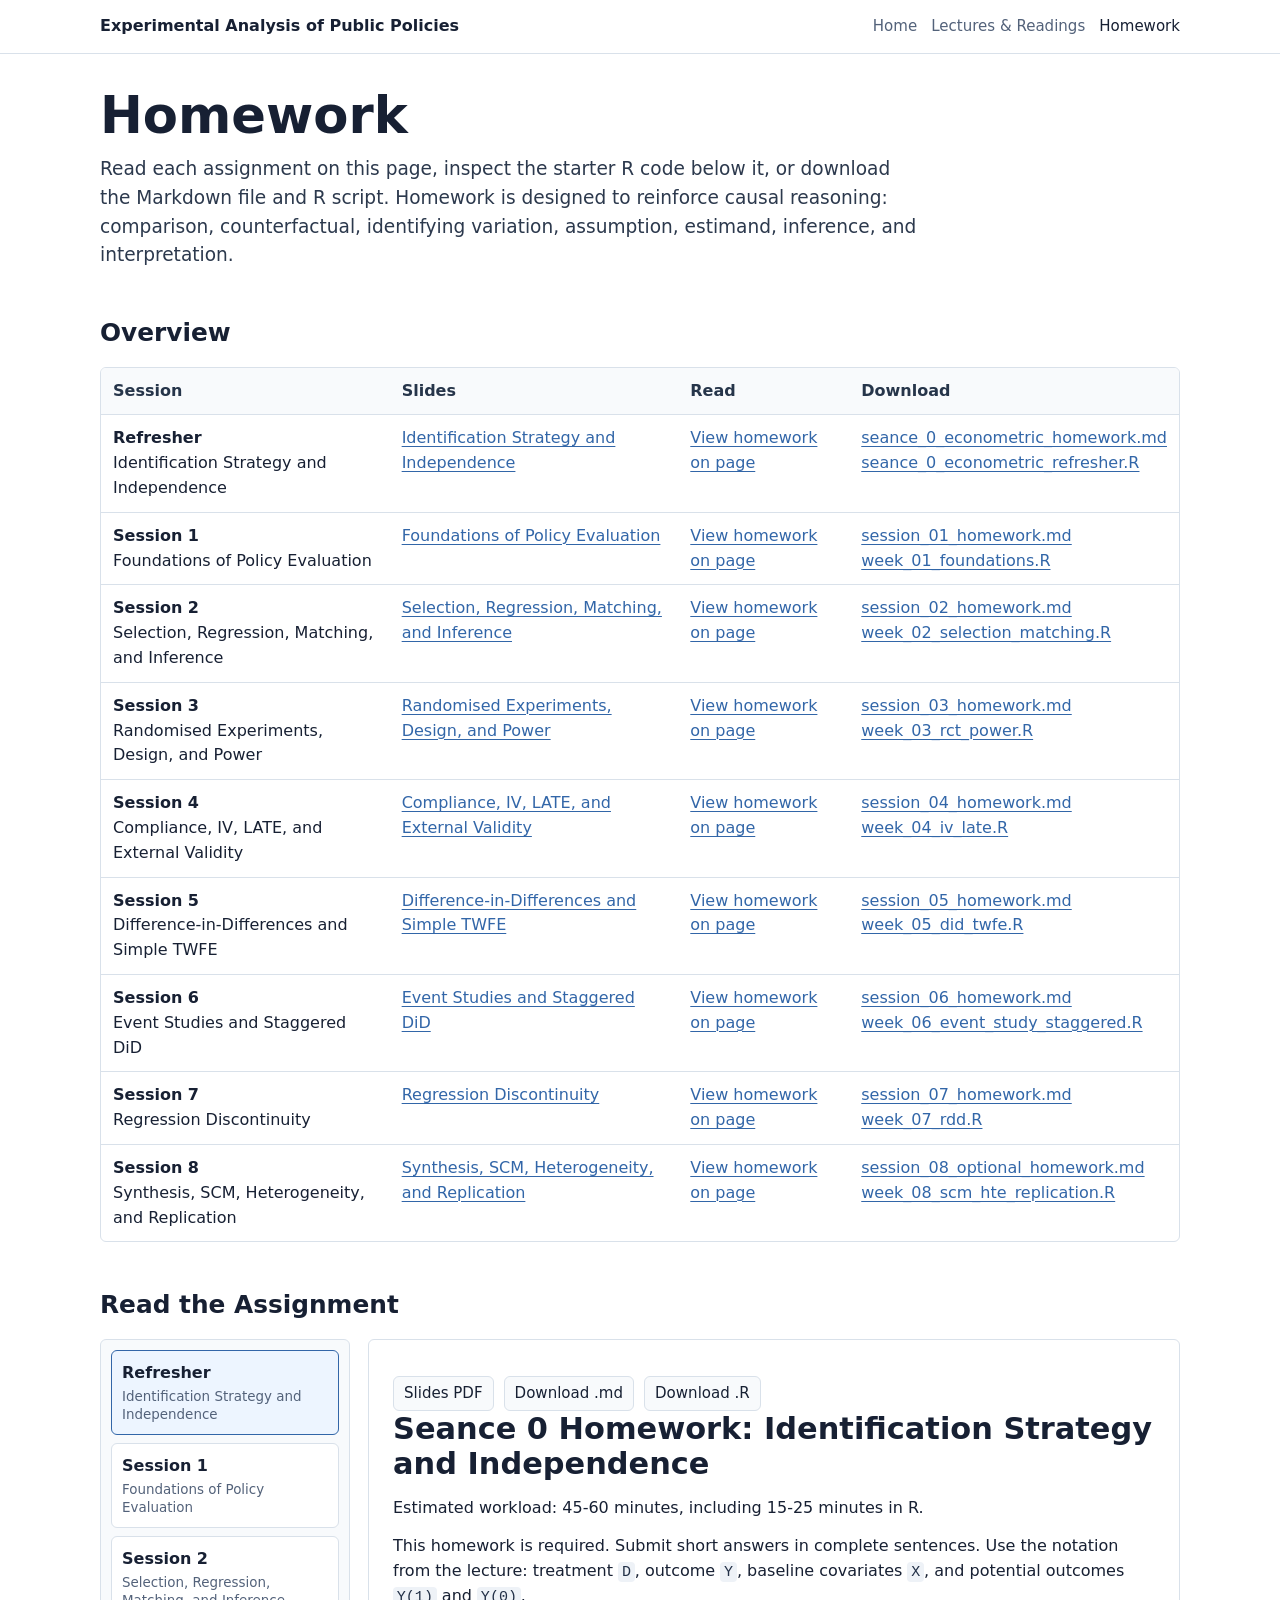
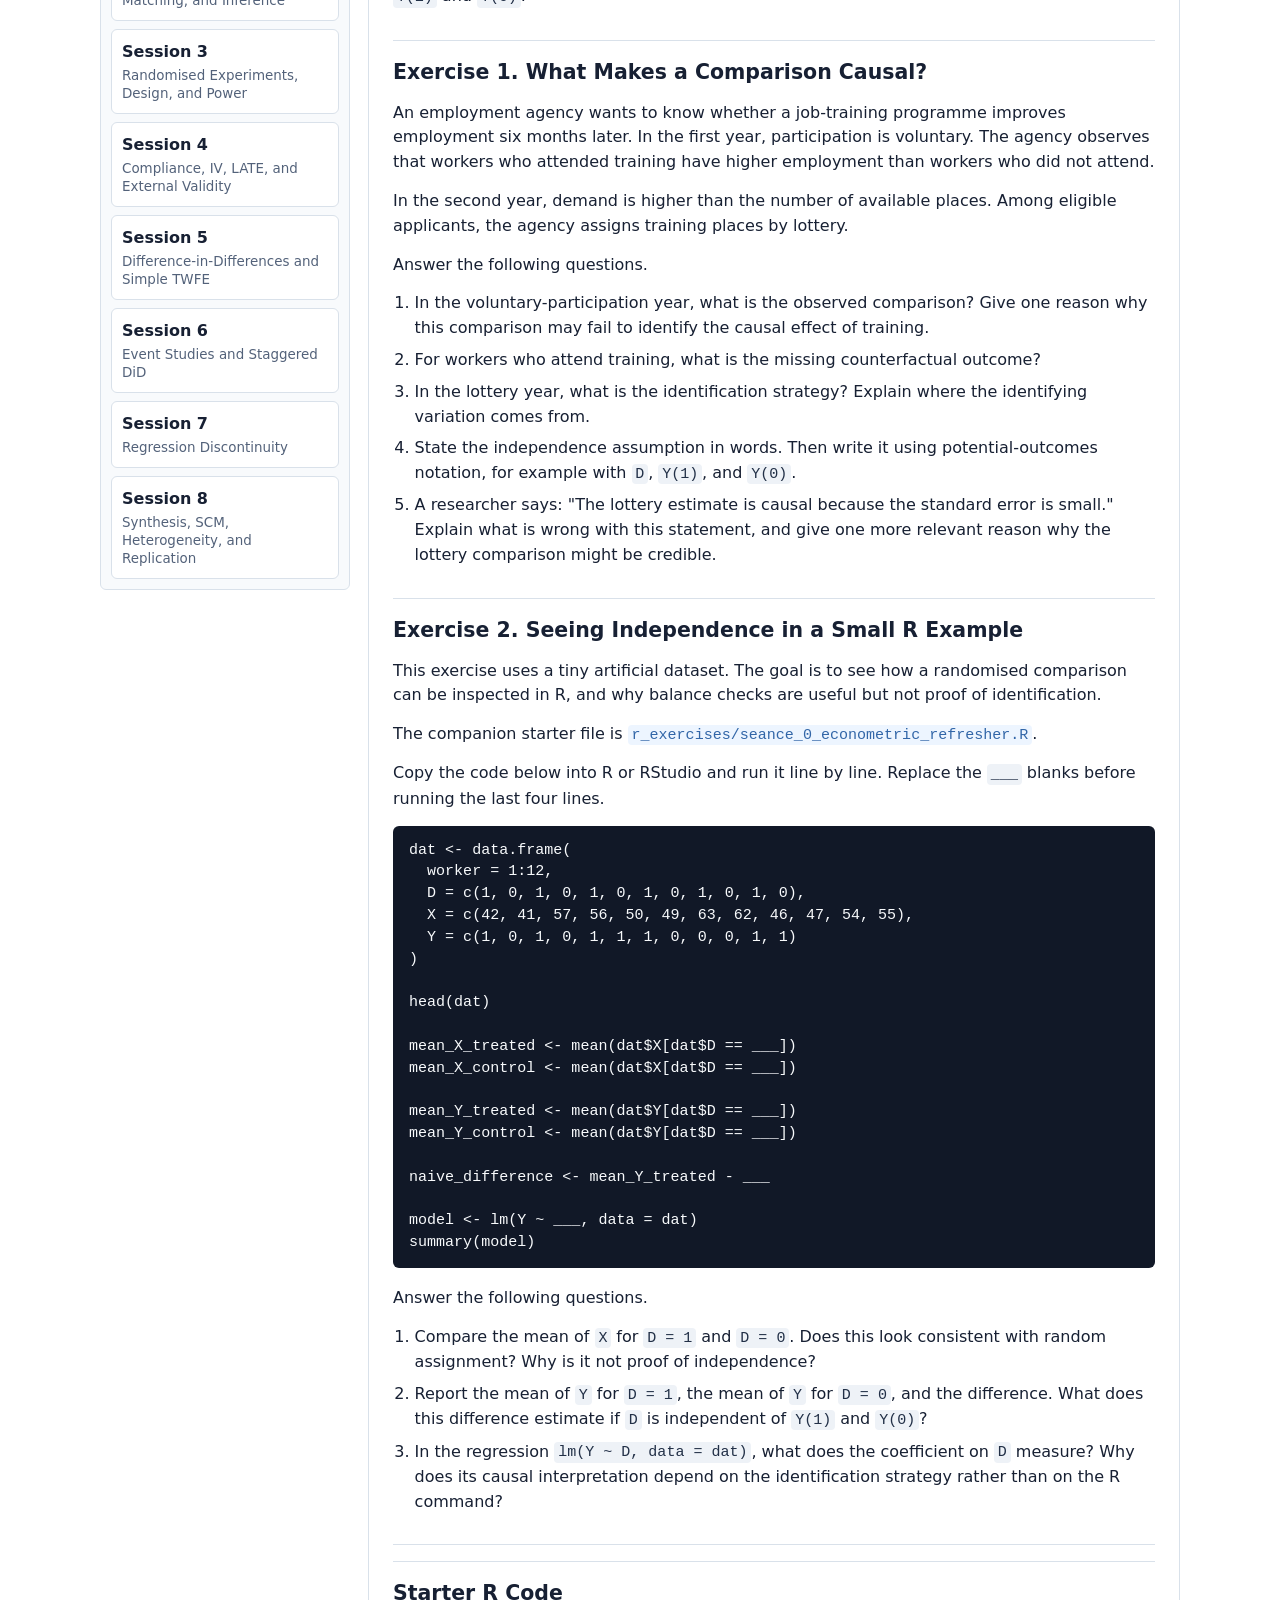
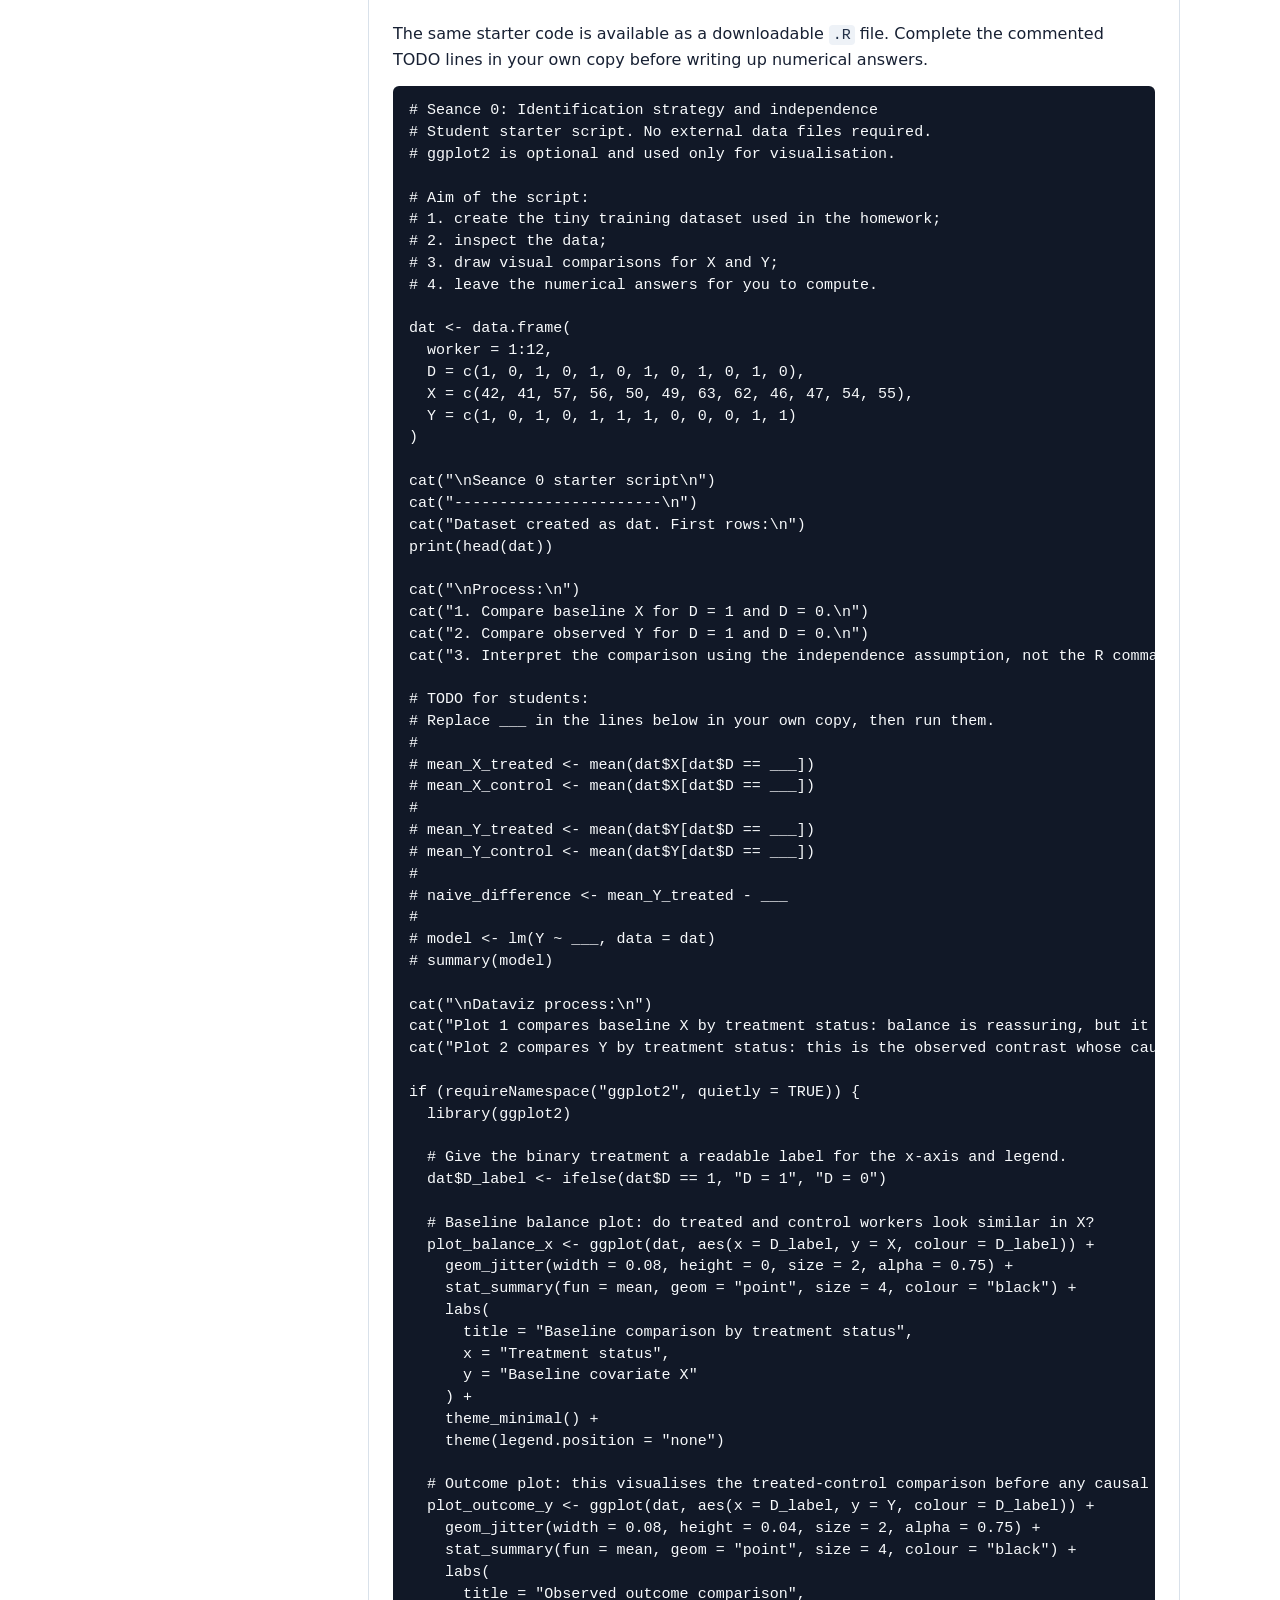
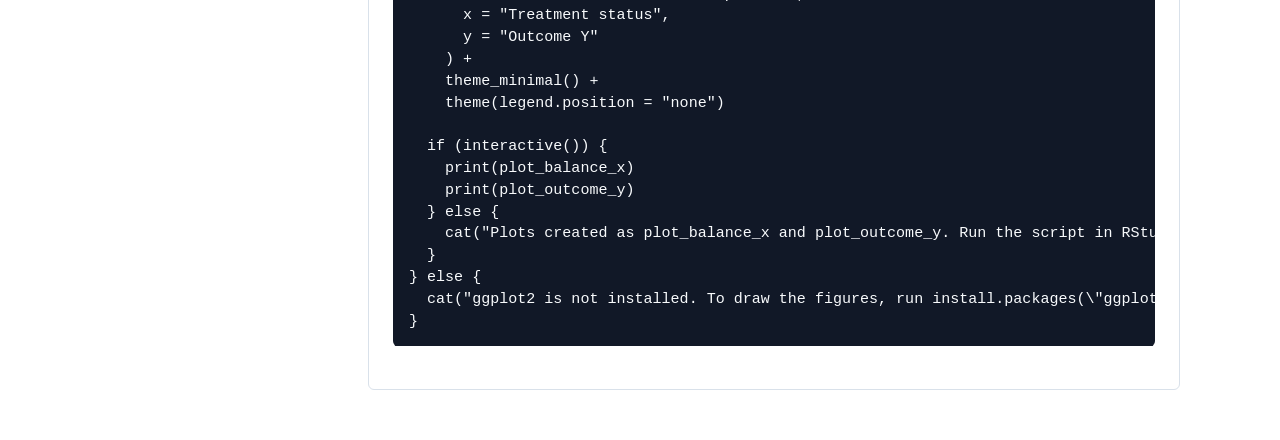
==== homework.html @ 5244781f "Update student website" ====
<!doctype html>
<html lang="en">
  <head>
    <meta charset="utf-8">
    <meta name="viewport" content="width=device-width, initial-scale=1">
    <title>Homework | Experimental Analysis of Public Policies</title>
    <link rel="stylesheet" href="assets/site.css">
  </head>
  <body>
    <header class="site-header">
      <nav class="nav" aria-label="Main navigation">
        <a class="brand" href="index.html">Experimental Analysis of Public Policies</a>
        <div class="nav-links">
          <a href="index.html">Home</a>
          <a href="sessions.html">Lectures & Readings</a>
          <a href="homework.html" aria-current="page">Homework</a>
        </div>
      </nav>
    </header>

    <main>
      <h1>Homework</h1>
      <p class="lead">Read each assignment on this page, inspect the starter R code below it, or download the Markdown file and R script. Homework is designed to reinforce causal reasoning: comparison, counterfactual, identifying variation, assumption, estimand, inference, and interpretation.</p>

      <section aria-labelledby="homework-overview-title">
        <h2 id="homework-overview-title">Overview</h2>
        <div class="table-wrap">
          <table>
            <thead>
              <tr>
                <th>Session</th>
                <th>Slides</th>
                <th>Read</th>
                <th>Download</th>
              </tr>
            </thead>
            <tbody id="homework-table">
              <tr><td><strong>0:</strong><br>Identification Strategy and Independence</td><td><a href="downloads/slides/seance_0_econometric.pdf">Identification Strategy and Independence Refresher</a></td><td><a href="#refresher" data-load="refresher">View homework on page</a></td><td><a href="downloads/homework/seance_0_econometric_homework.md" download>seance_0_econometric_homework.md</a><br><a href="downloads/r_exercises/seance_0_econometric_refresher.R" download>seance_0_econometric_refresher.R</a></td></tr>
              <tr><td><strong>Session 1</strong><br>Foundations of Policy Evaluation</td><td><a href="downloads/slides/session_01_foundations.pdf">Foundations of Policy Evaluation</a></td><td><a href="#session-1" data-load="session-1">View homework on page</a></td><td><a href="downloads/homework/session_01_homework.md" download>session_01_homework.md</a><br><a href="downloads/r_exercises/week_01_foundations.R" download>week_01_foundations.R</a></td></tr>
              <tr><td><strong>Session 2</strong><br>Selection, Regression, Matching, and Inference</td><td><a href="downloads/slides/session_02_selection_regression_inference.pdf">Selection Bias, Regression, Matching, and Inference</a></td><td><a href="#session-2" data-load="session-2">View homework on page</a></td><td><a href="downloads/homework/session_02_homework.md" download>session_02_homework.md</a><br><a href="downloads/r_exercises/week_02_selection_matching.R" download>week_02_selection_matching.R</a></td></tr>
              <tr><td><strong>Session 3</strong><br>Randomised Experiments, Design, and Power</td><td><a href="downloads/slides/session_03_rct_design_power.pdf">Randomised Experiments: Design and Power</a></td><td><a href="#session-3" data-load="session-3">View homework on page</a></td><td><a href="downloads/homework/session_03_homework.md" download>session_03_homework.md</a><br><a href="downloads/r_exercises/week_03_rct_power.R" download>week_03_rct_power.R</a></td></tr>
              <tr><td><strong>Session 4</strong><br>Compliance, IV, LATE, and External Validity</td><td><a href="downloads/slides/session_04_compliance_iv_late.pdf">Compliance, IV, LATE, and External Validity</a></td><td><a href="#session-4" data-load="session-4">View homework on page</a></td><td><a href="downloads/homework/session_04_homework.md" download>session_04_homework.md</a><br><a href="downloads/r_exercises/week_04_iv_late.R" download>week_04_iv_late.R</a></td></tr>
              <tr><td><strong>Session 5</strong><br>Difference-in-Differences and Simple TWFE</td><td><a href="downloads/slides/session_05_did_twfe.pdf">Difference-in-Differences: 2x2 and TWFE</a></td><td><a href="#session-5" data-load="session-5">View homework on page</a></td><td><a href="downloads/homework/session_05_homework.md" download>session_05_homework.md</a><br><a href="downloads/r_exercises/week_05_did_twfe.R" download>week_05_did_twfe.R</a></td></tr>
              <tr><td><strong>Session 6</strong><br>Event Studies and Staggered DiD</td><td><a href="downloads/slides/session_06_event_study_staggered.pdf">Event Studies and Staggered DiD</a></td><td><a href="#session-6" data-load="session-6">View homework on page</a></td><td><a href="downloads/homework/session_06_homework.md" download>session_06_homework.md</a><br><a href="downloads/r_exercises/week_06_event_study_staggered.R" download>week_06_event_study_staggered.R</a></td></tr>
              <tr><td><strong>Session 7</strong><br>Regression Discontinuity</td><td><a href="downloads/slides/session_07_rdd.pdf">Regression Discontinuity</a></td><td><a href="#session-7" data-load="session-7">View homework on page</a></td><td><a href="downloads/homework/session_07_homework.md" download>session_07_homework.md</a><br><a href="downloads/r_exercises/week_07_rdd.R" download>week_07_rdd.R</a></td></tr>
              <tr><td><strong>Session 8</strong><br>Synthesis, SCM, Heterogeneity, and Replication</td><td><a href="downloads/slides/session_08_scm_hte_replication.pdf">Synthesis, SCM, Heterogeneity, and Replication</a></td><td><a href="#session-8" data-load="session-8">View homework on page</a></td><td><a href="downloads/homework/session_08_optional_homework.md" download>session_08_optional_homework.md</a><br><a href="downloads/r_exercises/week_08_scm_hte_replication.R" download>week_08_scm_hte_replication.R</a></td></tr>
            </tbody>
          </table>
        </div>
      </section>
 
      <section id="assignment-viewer" aria-labelledby="viewer-title">
        <h2 id="viewer-title">Read the Assignment</h2>
        <div class="homework-layout">
          <aside class="assignment-picker" aria-label="Homework list" id="assignment-picker"></aside>
          <article class="markdown-body" id="assignment-content" aria-live="polite">
            <p>Loading homework...</p>
          </article>
        </div>
        <noscript>
          <div class="callout warning">
            <p>Enable JavaScript to read the rendered homework on this page. The Markdown and R download links in the table above remain available.</p>
          </div>
        </noscript>
      </section>
    </main>


    <script>
      const assignments = [
        {
          id: "refresher",
          label: "Refresher",
          title: "Identification Strategy and Independence",
          status: "Required",
          slides: "downloads/slides/seance_0_econometric.pdf",
          md: "downloads/homework/seance_0_econometric_homework.md",
          r: "downloads/r_exercises/seance_0_econometric_refresher.R"
        },
        {
          id: "session-1",
          label: "Session 1",
          title: "Foundations of Policy Evaluation",
          status: "Required",
          slides: "downloads/slides/session_01_foundations.pdf",
          md: "downloads/homework/session_01_homework.md",
          r: "downloads/r_exercises/week_01_foundations.R"
        },
        {
          id: "session-2",
          label: "Session 2",
          title: "Selection, Regression, Matching, and Inference",
          status: "Required",
          slides: "downloads/slides/session_02_selection_regression_inference.pdf",
          md: "downloads/homework/session_02_homework.md",
          r: "downloads/r_exercises/week_02_selection_matching.R"
        },
        {
          id: "session-3",
          label: "Session 3",
          title: "Randomised Experiments, Design, and Power",
          status: "Required",
          slides: "downloads/slides/session_03_rct_design_power.pdf",
          md: "downloads/homework/session_03_homework.md",
          r: "downloads/r_exercises/week_03_rct_power.R"
        },
        {
          id: "session-4",
          label: "Session 4",
          title: "Compliance, IV, LATE, and External Validity",
          status: "Required",
          slides: "downloads/slides/session_04_compliance_iv_late.pdf",
          md: "downloads/homework/session_04_homework.md",
          r: "downloads/r_exercises/week_04_iv_late.R"
        },
        {
          id: "session-5",
          label: "Session 5",
          title: "Difference-in-Differences and Simple TWFE",
          status: "Required",
          slides: "downloads/slides/session_05_did_twfe.pdf",
          md: "downloads/homework/session_05_homework.md",
          r: "downloads/r_exercises/week_05_did_twfe.R"
        },
        {
          id: "session-6",
          label: "Session 6",
          title: "Event Studies and Staggered DiD",
          status: "Required",
          slides: "downloads/slides/session_06_event_study_staggered.pdf",
          md: "downloads/homework/session_06_homework.md",
          r: "downloads/r_exercises/week_06_event_study_staggered.R"
        },
        {
          id: "session-7",
          label: "Session 7",
          title: "Regression Discontinuity",
          status: "Required",
          slides: "downloads/slides/session_07_rdd.pdf",
          md: "downloads/homework/session_07_homework.md",
          r: "downloads/r_exercises/week_07_rdd.R"
        },
        {
          id: "session-8",
          label: "Session 8",
          title: "Synthesis, SCM, Heterogeneity, and Replication",
          status: "Optional capstone",
          slides: "downloads/slides/session_08_scm_hte_replication.pdf",
          md: "downloads/homework/session_08_optional_homework.md",
          r: "downloads/r_exercises/week_08_scm_hte_replication.R"
        }
      ];

      const tableBody = document.getElementById("homework-table");
      const picker = document.getElementById("assignment-picker");
      const content = document.getElementById("assignment-content");
      const assignmentViewer = document.getElementById("assignment-viewer");

      function fileName(path) {
        return path.split("/").pop();
      }

      function renderControls(item) {
        return `
          <div class="link-row">
            <a class="resource-link" href="${item.slides}">Slides PDF</a>
            <a class="resource-link" href="${item.md}" download>Download .md</a>
            <a class="resource-link" href="${item.r}" download>Download .R</a>
          </div>
        `;
      }

      function renderRCode(item, code) {
        return `
          <section class="r-code-panel" aria-labelledby="${item.id}-r-code-title">
            <h2 id="${item.id}-r-code-title">Starter R Code</h2>
            <p>The same starter code is available as a downloadable <code>.R</code> file. Complete the commented TODO lines in your own copy before writing up numerical answers.</p>
            <pre><code class="language-r">${escapeHtml(code)}</code></pre>
          </section>
        `;
      }

      function buildIndex() {
        tableBody.innerHTML = assignments.map(item => `
          <tr>
            <td><strong>${item.label}</strong><br>${item.title}</td>
            <td><a href="${item.slides}">${item.title}</a></td>
            <td><a href="#${item.id}" data-load="${item.id}">View homework on page</a></td>
            <td><a href="${item.md}" download>${fileName(item.md)}</a><br><a href="${item.r}" download>${fileName(item.r)}</a></td>
          </tr>
        `).join("");

        picker.innerHTML = assignments.map(item => `
          <button class="assignment-button" type="button" data-load="${item.id}">
            <span>${item.label}</span>
            <small>${item.title}</small>
          </button>
        `).join("");

        document.querySelectorAll("[data-load]").forEach(element => {
          element.addEventListener("click", event => {
            event.preventDefault();
            loadAssignment(element.getAttribute("data-load"), true);
          });
        });
      }

      function escapeHtml(value) {
        return value
          .replace(/&/g, "&amp;")
          .replace(/</g, "&lt;")
          .replace(/>/g, "&gt;");
      }

      function inlineMarkdown(value) {
        return escapeHtml(value)
          .replace(/`([^`]+)`/g, (match, codeValue) => {
            if (/^r_exercises\/[A-Za-z0-9_.-]+\.R$/.test(codeValue)) {
              return `<a class="inline-file-link" href="downloads/${codeValue}" download><code>${codeValue}</code></a>`;
            }
            return `<code>${codeValue}</code>`;
          })
          .replace(/\*\*([^*]+)\*\*/g, "<strong>$1</strong>")
          .replace(/\*([^*]+)\*/g, "<em>$1</em>");
      }

      function isTableStart(lines, index) {
        return lines[index] && lines[index].includes("|") &&
          lines[index + 1] && /^\s*\|?\s*:?-{3,}:?\s*(\|\s*:?-{3,}:?\s*)+\|?\s*$/.test(lines[index + 1]);
      }

      function splitTableRow(line) {
        return line.trim().replace(/^\|/, "").replace(/\|$/, "").split("|").map(cell => cell.trim());
      }

      function renderTable(lines, start) {
        const headers = splitTableRow(lines[start]);
        let index = start + 2;
        const rows = [];
        while (index < lines.length && lines[index].includes("|") && lines[index].trim() !== "") {
          rows.push(splitTableRow(lines[index]));
          index += 1;
        }
        const head = headers.map(cell => `<th>${inlineMarkdown(cell)}</th>`).join("");
        const body = rows.map(row => `<tr>${row.map(cell => `<td>${inlineMarkdown(cell)}</td>`).join("")}</tr>`).join("");
        return {
          html: `<div class="table-wrap"><table class="markdown-table"><thead><tr>${head}</tr></thead><tbody>${body}</tbody></table></div>`,
          next: index
        };
      }

      function renderList(lines, start, ordered) {
        const tag = ordered ? "ol" : "ul";
        const regex = ordered ? /^\s*\d+\.\s+(.*)$/ : /^\s*-\s+(.*)$/;
        let index = start;
        const items = [];
        while (index < lines.length) {
          if (regex.test(lines[index])) {
            items.push(lines[index].replace(regex, "$1"));
            index += 1;
            continue;
          }
          if (
            lines[index].trim() === "" &&
            index + 1 < lines.length &&
            regex.test(lines[index + 1])
          ) {
            index += 1;
            continue;
          }
          break;
        }
        return {
          html: `<${tag}>${items.map(item => `<li>${inlineMarkdown(item)}</li>`).join("")}</${tag}>`,
          next: index
        };
      }

      function renderMarkdown(markdown) {
        const lines = markdown.replace(/\r\n/g, "\n").split("\n");
        let html = "";
        let index = 0;

        while (index < lines.length) {
          const line = lines[index];
          const trimmed = line.trim();

          if (trimmed === "") {
            index += 1;
            continue;
          }

          if (trimmed.startsWith("```")) {
            const language = trimmed.slice(3).trim();
            index += 1;
            const code = [];
            while (index < lines.length && !lines[index].trim().startsWith("```")) {
              code.push(lines[index]);
              index += 1;
            }
            index += 1;
            html += `<pre><code class="language-${language}">${escapeHtml(code.join("\n"))}</code></pre>`;
            continue;
          }

          if (isTableStart(lines, index)) {
            const table = renderTable(lines, index);
            html += table.html;
            index = table.next;
            continue;
          }

          if (/^###\s+/.test(trimmed)) {
            html += `<h3>${inlineMarkdown(trimmed.replace(/^###\s+/, ""))}</h3>`;
            index += 1;
            continue;
          }

          if (/^##\s+/.test(trimmed)) {
            html += `<h2>${inlineMarkdown(trimmed.replace(/^##\s+/, ""))}</h2>`;
            index += 1;
            continue;
          }

          if (/^#\s+/.test(trimmed)) {
            html += `<h1>${inlineMarkdown(trimmed.replace(/^#\s+/, ""))}</h1>`;
            index += 1;
            continue;
          }

          if (/^\s*\d+\.\s+/.test(line)) {
            const list = renderList(lines, index, true);
            html += list.html;
            index = list.next;
            continue;
          }

          if (/^\s*-\s+/.test(line)) {
            const list = renderList(lines, index, false);
            html += list.html;
            index = list.next;
            continue;
          }

          const paragraph = [trimmed];
          index += 1;
          while (
            index < lines.length &&
            lines[index].trim() !== "" &&
            !lines[index].trim().startsWith("```") &&
            !/^#{1,3}\s+/.test(lines[index].trim()) &&
            !/^\s*\d+\.\s+/.test(lines[index]) &&
            !/^\s*-\s+/.test(lines[index]) &&
            !isTableStart(lines, index)
          ) {
            paragraph.push(lines[index].trim());
            index += 1;
          }
          html += `<p>${inlineMarkdown(paragraph.join(" "))}</p>`;
        }

        return html;
      }

      function scrollToAssignment() {
        assignmentViewer.scrollIntoView({ behavior: "smooth", block: "start" });
      }

      async function loadAssignment(id, shouldScroll = false) {
        const item = assignments.find(candidate => candidate.id === id) || assignments[0];
        document.querySelectorAll(".assignment-button").forEach(button => {
          button.toggleAttribute("aria-current", button.getAttribute("data-load") === item.id);
        });
        history.replaceState(null, "", `#${item.id}`);
        content.innerHTML = `<p>Loading ${item.label}...</p>`;
        try {
          const [response, rResponse] = await Promise.all([
            fetch(item.md),
            fetch(item.r)
          ]);
          if (!response.ok) {
            throw new Error(`Could not load ${item.md}`);
          }
          if (!rResponse.ok) {
            throw new Error(`Could not load ${item.r}`);
          }
          const markdown = await response.text();
          const rCode = await rResponse.text();
          content.innerHTML = renderControls(item) + renderMarkdown(markdown) + renderRCode(item, rCode);
          if (shouldScroll) {
            requestAnimationFrame(scrollToAssignment);
          }
        } catch (error) {
          content.innerHTML = `<div class="callout warning"><p>${escapeHtml(error.message)}</p><p><a href="${item.md}">Open the Markdown file directly</a>.</p></div>`;
          if (shouldScroll) {
            requestAnimationFrame(scrollToAssignment);
          }
        }
      }

      buildIndex();
      const initialId = location.hash.replace("#", "") || assignments[0].id;
      loadAssignment(initialId, Boolean(location.hash));
    </script>
  </body>
</html>
---- assets/site.css ----
:root {
  --ink: #172033;
  --muted: #53627a;
  --line: #d9e1ea;
  --soft: #f8fafc;
  --blue: #3266a8;
  --teal: #20836f;
  --amber: #b56b1c;
  --rose: #a84d77;
  --violet: #5b65c6;
  --white: #ffffff;
}

* {
  box-sizing: border-box;
}

body {
  margin: 0;
  background: var(--white);
  color: var(--ink);
  font-family: Inter, ui-sans-serif, system-ui, -apple-system, BlinkMacSystemFont, "Segoe UI", sans-serif;
  line-height: 1.55;
}

a {
  color: var(--blue);
  text-decoration-thickness: 0.08em;
  text-underline-offset: 0.18em;
}

a:hover,
a:focus {
  color: #244a7c;
}

.site-header {
  border-bottom: 1px solid var(--line);
  background: rgba(255, 255, 255, 0.96);
  position: sticky;
  top: 0;
  z-index: 10;
}

.nav {
  max-width: 1120px;
  margin: 0 auto;
  padding: 14px 20px;
  display: flex;
  gap: 18px;
  align-items: center;
  justify-content: space-between;
}

.brand {
  font-weight: 720;
  color: var(--ink);
  text-decoration: none;
}

.nav-links {
  display: flex;
  gap: 14px;
  flex-wrap: wrap;
  justify-content: flex-end;
  font-size: 0.94rem;
}

.nav-links a {
  color: var(--muted);
  text-decoration: none;
}

.nav-links a:hover,
.nav-links a:focus,
.nav-links a[aria-current="page"] {
  color: var(--ink);
}

main {
  max-width: 1120px;
  margin: 0 auto;
  padding: 34px 20px 56px;
}

.lead {
  max-width: 820px;
  font-size: 1.16rem;
  color: #2c394d;
}

h1 {
  margin: 0 0 12px;
  font-size: clamp(2rem, 4vw, 3.4rem);
  line-height: 1.08;
}

h2 {
  margin: 44px 0 14px;
  font-size: 1.55rem;
}

h3 {
  margin: 0 0 8px;
  font-size: 1.08rem;
}

p {
  margin: 0 0 14px;
}

.meta {
  margin: 18px 0 0;
  padding: 0;
  display: flex;
  gap: 10px;
  flex-wrap: wrap;
  list-style: none;
}

.meta li,
.tag {
  border: 1px solid var(--line);
  border-radius: 999px;
  padding: 5px 10px;
  color: var(--muted);
  background: var(--soft);
  font-size: 0.9rem;
}

.course-map {
  margin: 30px 0 8px;
}

.course-map img {
  width: 100%;
  height: auto;
  border: 1px solid var(--line);
  border-radius: 6px;
  background: var(--soft);
}

.grid {
  display: grid;
  grid-template-columns: repeat(3, minmax(0, 1fr));
  gap: 16px;
}

.grid.two {
  grid-template-columns: repeat(2, minmax(0, 1fr));
}

.card,
.session {
  border: 1px solid var(--line);
  border-radius: 6px;
  padding: 18px;
  background: var(--white);
}

.session {
  margin: 18px 0;
}

.session-header {
  display: flex;
  gap: 12px;
  align-items: baseline;
  justify-content: space-between;
}

.session-number {
  color: var(--teal);
  font-weight: 720;
  white-space: nowrap;
}

.materials-list,
.reference-list,
.plain-list {
  padding-left: 1.1rem;
  margin: 10px 0 0;
}

.materials-list li,
.reference-list li,
.plain-list li {
  margin: 6px 0;
}

.reference-list li {
  margin-bottom: 10px;
}

.link-row {
  display: flex;
  flex-wrap: wrap;
  gap: 10px;
  margin-top: 12px;
}

.resource-link {
  display: inline-flex;
  align-items: center;
  min-height: 34px;
  border: 1px solid var(--line);
  border-radius: 6px;
  padding: 5px 10px;
  background: var(--soft);
  color: var(--ink);
  text-decoration: none;
  font-size: 0.94rem;
}

.resource-link:hover,
.resource-link:focus {
  border-color: var(--blue);
  color: var(--blue);
}

.homework-layout {
  display: grid;
  grid-template-columns: 250px minmax(0, 1fr);
  gap: 18px;
  align-items: start;
}

#assignment-viewer {
  scroll-margin-top: 90px;
}

.assignment-picker {
  position: sticky;
  top: 82px;
  display: flex;
  flex-direction: column;
  gap: 8px;
  border: 1px solid var(--line);
  border-radius: 6px;
  padding: 10px;
  background: var(--soft);
}

.assignment-button {
  width: 100%;
  border: 1px solid var(--line);
  border-radius: 6px;
  padding: 10px;
  background: var(--white);
  color: var(--ink);
  font: inherit;
  text-align: left;
  cursor: pointer;
}

.assignment-button:hover,
.assignment-button:focus,
.assignment-button[aria-current] {
  border-color: var(--blue);
  background: #edf5ff;
}

.assignment-button span {
  display: block;
  font-weight: 700;
}

.assignment-button small {
  display: block;
  margin-top: 2px;
  color: var(--muted);
  font-size: 0.84rem;
  line-height: 1.35;
}

.markdown-body {
  min-width: 0;
  border: 1px solid var(--line);
  border-radius: 6px;
  padding: 24px;
  background: var(--white);
}

.markdown-body h1 {
  margin: 0 0 14px;
  font-size: 1.9rem;
  line-height: 1.16;
}

.markdown-body h2 {
  margin: 30px 0 12px;
  padding-top: 16px;
  border-top: 1px solid var(--line);
  font-size: 1.28rem;
}

.markdown-body h1 + h2,
.markdown-body .link-row + h1 + h2 {
  border-top: 0;
  padding-top: 0;
}

.markdown-body h3 {
  margin: 22px 0 8px;
  font-size: 1.04rem;
}

.markdown-body ul,
.markdown-body ol {
  margin: 8px 0 16px;
  padding-left: 1.35rem;
}

.markdown-body li {
  margin: 7px 0;
}

.markdown-body pre {
  overflow-x: auto;
  margin: 14px 0 18px;
  border-radius: 6px;
  padding: 14px 16px;
  background: #111827;
  color: #f8fafc;
  line-height: 1.45;
}

.markdown-body pre code {
  background: transparent;
  color: inherit;
  padding: 0;
}

.markdown-body code {
  border-radius: 4px;
  padding: 0.08rem 0.24rem;
  background: #eef2f7;
  color: #223047;
}

.inline-file-link {
  color: var(--blue);
  text-decoration: none;
}

.inline-file-link code {
  color: inherit;
  background: #edf5ff;
}

.inline-file-link:hover code,
.inline-file-link:focus code {
  text-decoration: underline;
}

.markdown-body .table-wrap {
  margin: 12px 0 18px;
}

.markdown-body table {
  min-width: 0;
}

.r-code-panel {
  margin-top: 30px;
  padding-top: 16px;
  border-top: 1px solid var(--line);
}

.r-code-panel h2 {
  margin-top: 0;
}

.callout {
  margin: 20px 0;
  border-left: 4px solid var(--teal);
  background: #f0fdf4;
  padding: 14px 16px;
  border-radius: 0 6px 6px 0;
}

.warning {
  border-left-color: var(--amber);
  background: #fff7e6;
}

.table-wrap {
  overflow-x: auto;
  border: 1px solid var(--line);
  border-radius: 6px;
}

table {
  width: 100%;
  border-collapse: collapse;
  min-width: 720px;
}

th,
td {
  padding: 11px 12px;
  text-align: left;
  border-bottom: 1px solid var(--line);
  vertical-align: top;
}

th {
  background: var(--soft);
  color: #26354a;
  font-weight: 700;
}

tr:last-child td {
  border-bottom: 0;
}

code {
  font-family: ui-monospace, SFMono-Regular, Menlo, Consolas, monospace;
  font-size: 0.94em;
}

.footer {
  border-top: 1px solid var(--line);
  color: var(--muted);
  padding: 22px 20px 36px;
}

.footer-inner {
  max-width: 1120px;
  margin: 0 auto;
  font-size: 0.92rem;
}

@media (max-width: 820px) {
  .nav {
    align-items: flex-start;
    flex-direction: column;
  }

  .nav-links {
    justify-content: flex-start;
  }

  .grid,
  .grid.two {
    grid-template-columns: 1fr;
  }

  .session-header {
    display: block;
  }

  .homework-layout {
    grid-template-columns: 1fr;
  }

  .assignment-picker {
    position: static;
  }

  .markdown-body {
    padding: 18px;
  }

  table {
    min-width: 620px;
  }
}
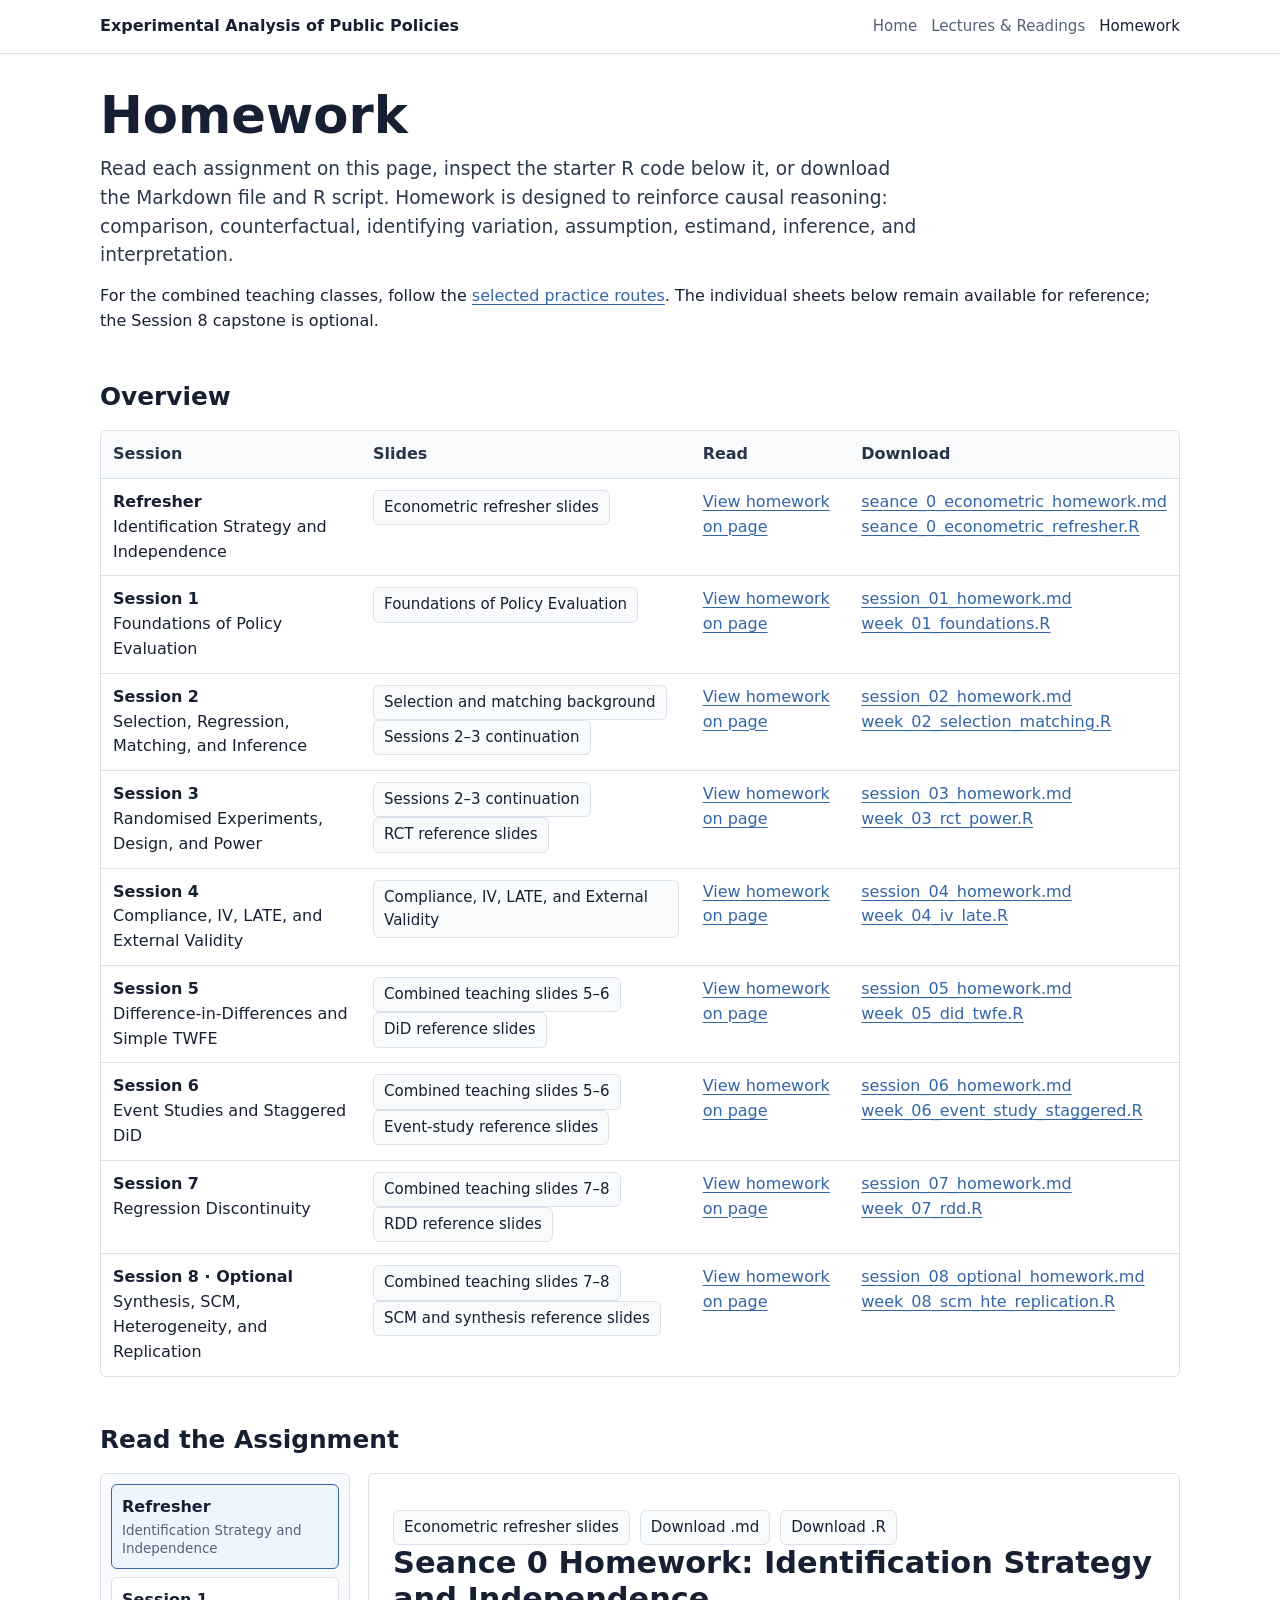
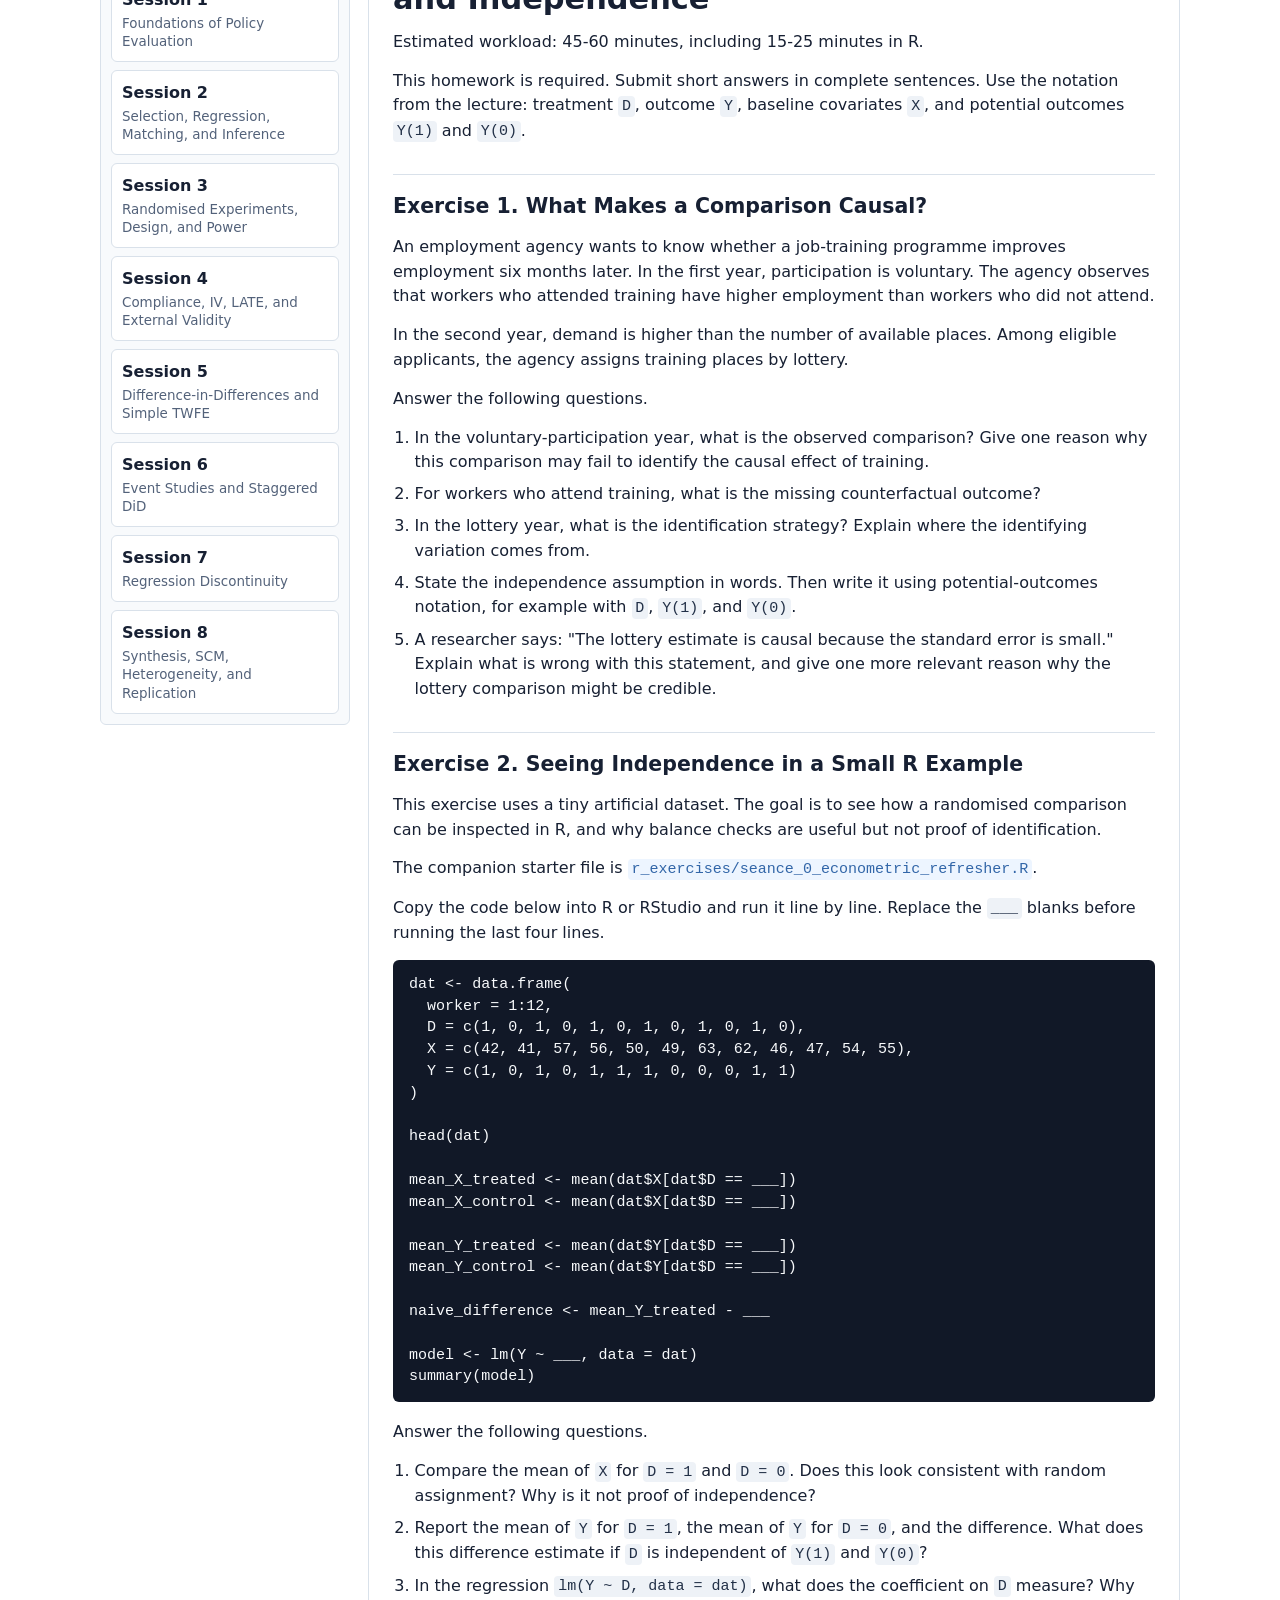
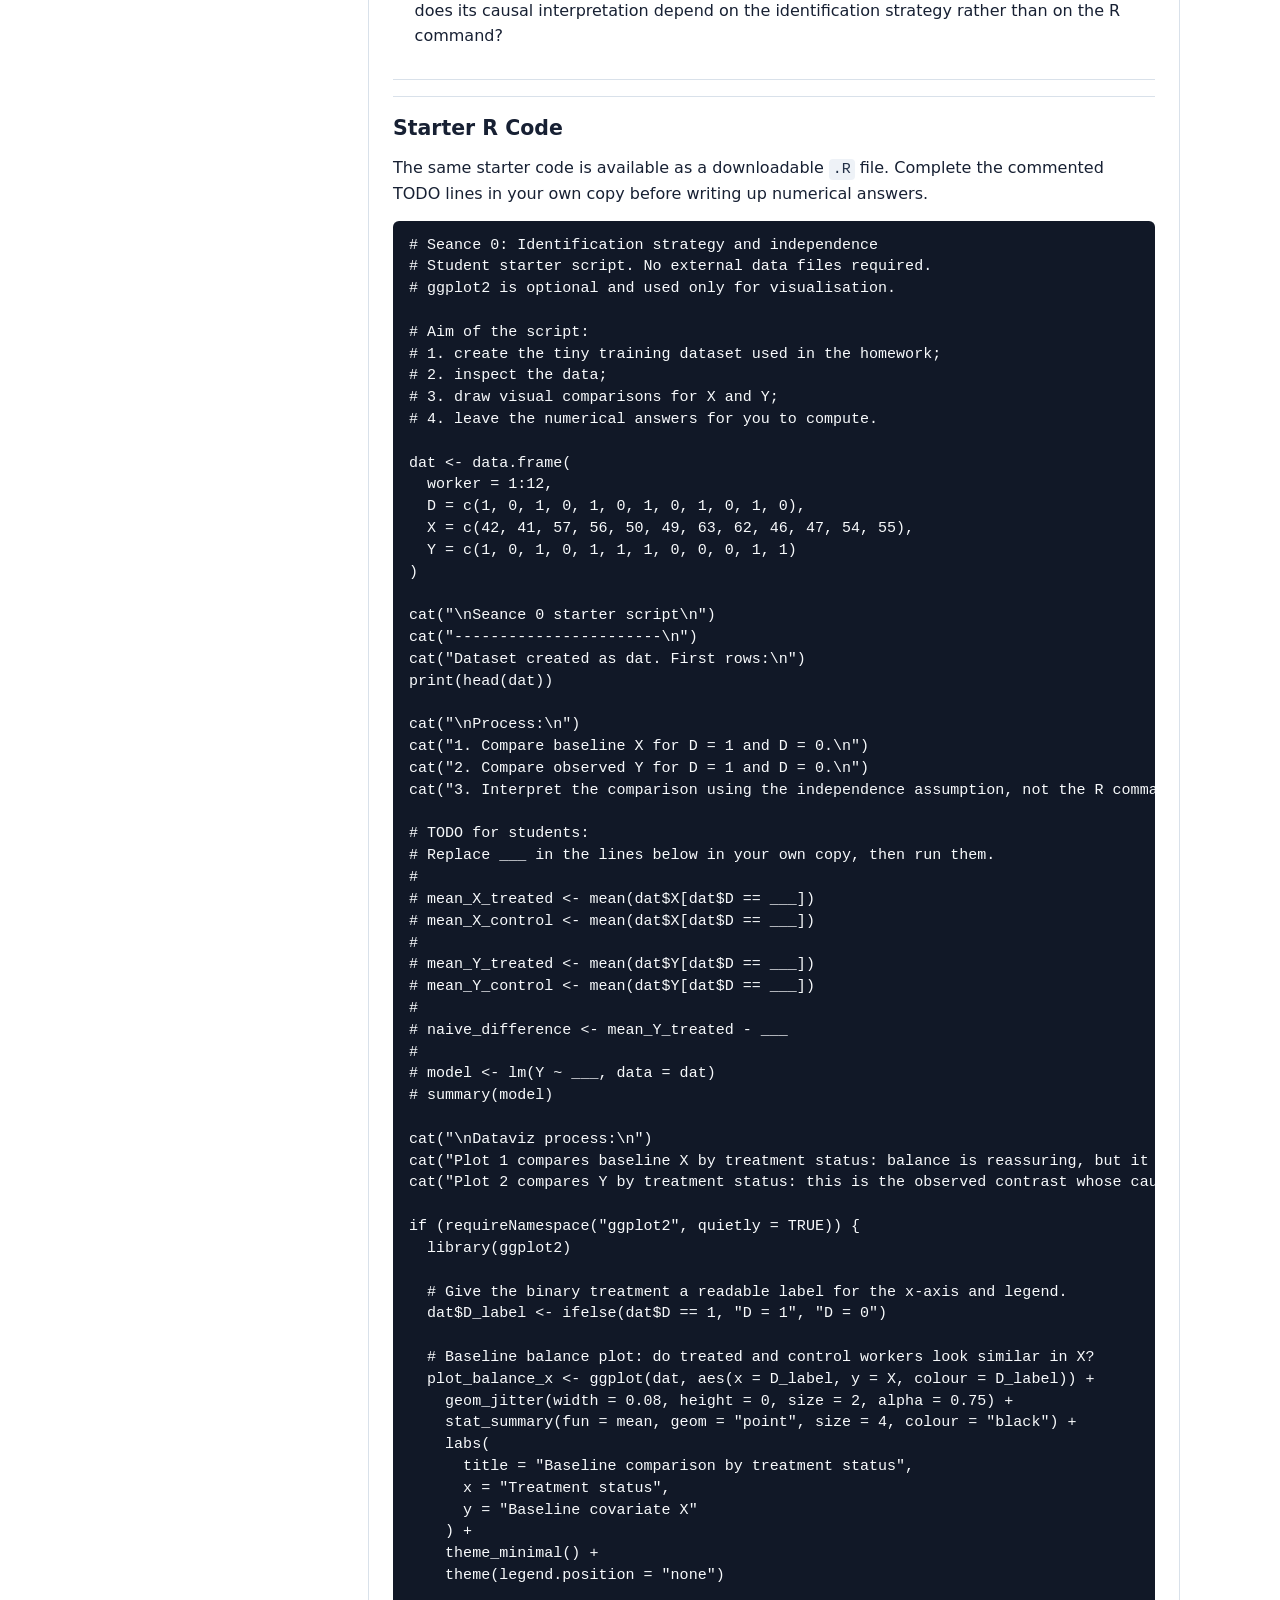
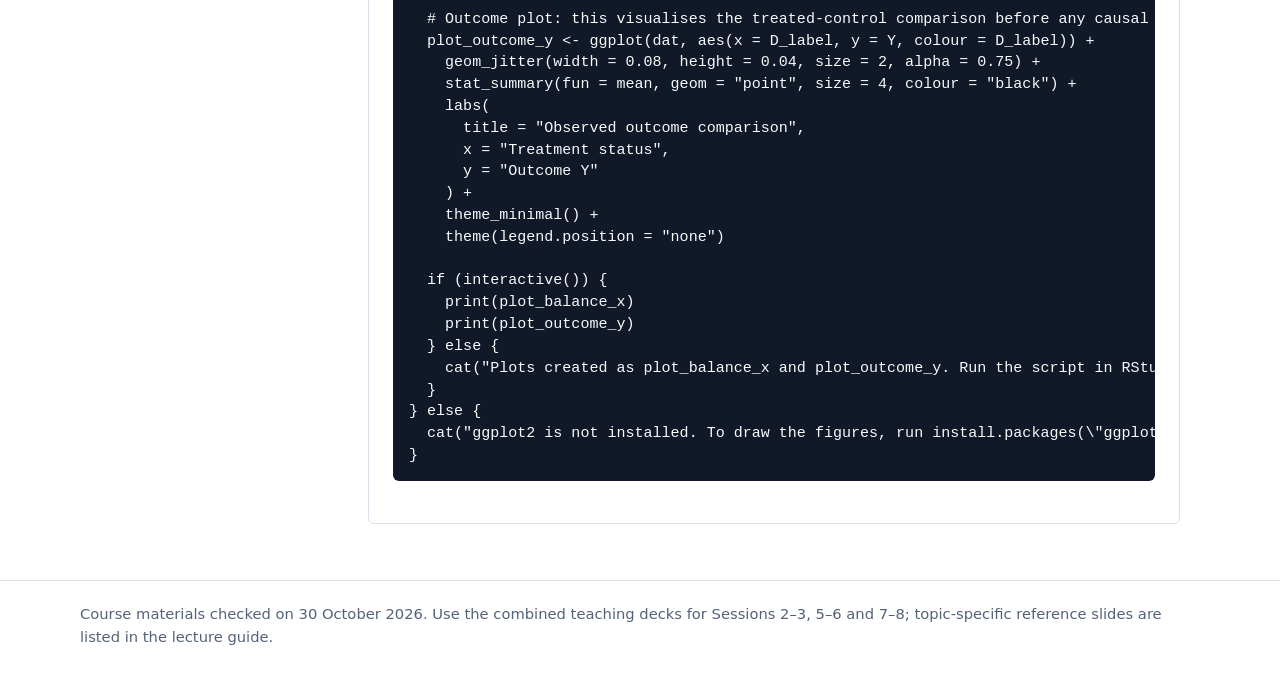
==== commit b042b52f: "Update teaching slides, course resources and three-quiz assessment" ====
--- a/homework.html
+++ b/homework.html
@@ -22,6 +22,8 @@
       <h1>Homework</h1>
       <p class="lead">Read each assignment on this page, inspect the starter R code below it, or download the Markdown file and R script. Homework is designed to reinforce causal reasoning: comparison, counterfactual, identifying variation, assumption, estimand, inference, and interpretation.</p>
 
+      <p>For the combined teaching classes, follow the <a href="sessions.html#combined-practice">selected practice routes</a>. The individual sheets below remain available for reference; the Session 8 capstone is optional.</p>
+
       <section aria-labelledby="homework-overview-title">
         <h2 id="homework-overview-title">Overview</h2>
         <div class="table-wrap">
@@ -35,15 +37,15 @@
               </tr>
             </thead>
             <tbody id="homework-table">
-              <tr><td><strong>0:</strong><br>Identification Strategy and Independence</td><td><a href="downloads/slides/seance_0_econometric.pdf">Identification Strategy and Independence Refresher</a></td><td><a href="#refresher" data-load="refresher">View homework on page</a></td><td><a href="downloads/homework/seance_0_econometric_homework.md" download>seance_0_econometric_homework.md</a><br><a href="downloads/r_exercises/seance_0_econometric_refresher.R" download>seance_0_econometric_refresher.R</a></td></tr>
-              <tr><td><strong>Session 1</strong><br>Foundations of Policy Evaluation</td><td><a href="downloads/slides/session_01_foundations.pdf">Foundations of Policy Evaluation</a></td><td><a href="#session-1" data-load="session-1">View homework on page</a></td><td><a href="downloads/homework/session_01_homework.md" download>session_01_homework.md</a><br><a href="downloads/r_exercises/week_01_foundations.R" download>week_01_foundations.R</a></td></tr>
-              <tr><td><strong>Session 2</strong><br>Selection, Regression, Matching, and Inference</td><td><a href="downloads/slides/session_02_selection_regression_inference.pdf">Selection Bias, Regression, Matching, and Inference</a></td><td><a href="#session-2" data-load="session-2">View homework on page</a></td><td><a href="downloads/homework/session_02_homework.md" download>session_02_homework.md</a><br><a href="downloads/r_exercises/week_02_selection_matching.R" download>week_02_selection_matching.R</a></td></tr>
-              <tr><td><strong>Session 3</strong><br>Randomised Experiments, Design, and Power</td><td><a href="downloads/slides/session_03_rct_design_power.pdf">Randomised Experiments: Design and Power</a></td><td><a href="#session-3" data-load="session-3">View homework on page</a></td><td><a href="downloads/homework/session_03_homework.md" download>session_03_homework.md</a><br><a href="downloads/r_exercises/week_03_rct_power.R" download>week_03_rct_power.R</a></td></tr>
-              <tr><td><strong>Session 4</strong><br>Compliance, IV, LATE, and External Validity</td><td><a href="downloads/slides/session_04_compliance_iv_late.pdf">Compliance, IV, LATE, and External Validity</a></td><td><a href="#session-4" data-load="session-4">View homework on page</a></td><td><a href="downloads/homework/session_04_homework.md" download>session_04_homework.md</a><br><a href="downloads/r_exercises/week_04_iv_late.R" download>week_04_iv_late.R</a></td></tr>
-              <tr><td><strong>Session 5</strong><br>Difference-in-Differences and Simple TWFE</td><td><a href="downloads/slides/session_05_did_twfe.pdf">Difference-in-Differences: 2x2 and TWFE</a></td><td><a href="#session-5" data-load="session-5">View homework on page</a></td><td><a href="downloads/homework/session_05_homework.md" download>session_05_homework.md</a><br><a href="downloads/r_exercises/week_05_did_twfe.R" download>week_05_did_twfe.R</a></td></tr>
-              <tr><td><strong>Session 6</strong><br>Event Studies and Staggered DiD</td><td><a href="downloads/slides/session_06_event_study_staggered.pdf">Event Studies and Staggered DiD</a></td><td><a href="#session-6" data-load="session-6">View homework on page</a></td><td><a href="downloads/homework/session_06_homework.md" download>session_06_homework.md</a><br><a href="downloads/r_exercises/week_06_event_study_staggered.R" download>week_06_event_study_staggered.R</a></td></tr>
-              <tr><td><strong>Session 7</strong><br>Regression Discontinuity</td><td><a href="downloads/slides/session_07_rdd.pdf">Regression Discontinuity</a></td><td><a href="#session-7" data-load="session-7">View homework on page</a></td><td><a href="downloads/homework/session_07_homework.md" download>session_07_homework.md</a><br><a href="downloads/r_exercises/week_07_rdd.R" download>week_07_rdd.R</a></td></tr>
-              <tr><td><strong>Session 8</strong><br>Synthesis, SCM, Heterogeneity, and Replication</td><td><a href="downloads/slides/session_08_scm_hte_replication.pdf">Synthesis, SCM, Heterogeneity, and Replication</a></td><td><a href="#session-8" data-load="session-8">View homework on page</a></td><td><a href="downloads/homework/session_08_optional_homework.md" download>session_08_optional_homework.md</a><br><a href="downloads/r_exercises/week_08_scm_hte_replication.R" download>week_08_scm_hte_replication.R</a></td></tr>
+              <tr><td><strong>Refresher</strong><br>Identification Strategy and Independence</td><td><a href="downloads/slides/seance_0_econometric.pdf">Econometric refresher slides</a></td><td><a href="#refresher" data-load="refresher">View homework on page</a></td><td><a href="downloads/homework/seance_0_econometric_homework.md" download>Download .md</a><br><a href="downloads/r_exercises/seance_0_econometric_refresher.R" download>Download .R</a></td></tr>
+              <tr><td><strong>Session 1</strong><br>Foundations of Policy Evaluation</td><td><a href="downloads/slides/session_01_foundations.pdf">Foundations of Policy Evaluation</a></td><td><a href="#session-1" data-load="session-1">View homework on page</a></td><td><a href="downloads/homework/session_01_homework.md" download>Download .md</a><br><a href="downloads/r_exercises/week_01_foundations.R" download>Download .R</a></td></tr>
+              <tr><td><strong>Session 2</strong><br>Selection, Regression, Matching, and Inference</td><td><a href="downloads/slides/session_02_selection_regression_inference.pdf">Selection and matching background</a><br><a href="downloads/slides/session_02_03_merged.pdf">Sessions 2–3 continuation</a></td><td><a href="#session-2" data-load="session-2">View homework on page</a></td><td><a href="downloads/homework/session_02_homework.md" download>Download .md</a><br><a href="downloads/r_exercises/week_02_selection_matching.R" download>Download .R</a></td></tr>
+              <tr><td><strong>Session 3</strong><br>Randomised Experiments, Design, and Power</td><td><a href="downloads/slides/session_02_03_merged.pdf">Sessions 2–3 continuation</a><br><a href="downloads/slides/session_03_rct_design_power.pdf">RCT reference slides</a></td><td><a href="#session-3" data-load="session-3">View homework on page</a></td><td><a href="downloads/homework/session_03_homework.md" download>Download .md</a><br><a href="downloads/r_exercises/week_03_rct_power.R" download>Download .R</a></td></tr>
+              <tr><td><strong>Session 4</strong><br>Compliance, IV, LATE, and External Validity</td><td><a href="downloads/slides/session_04_compliance_iv_late.pdf">Compliance, IV, LATE, and External Validity</a></td><td><a href="#session-4" data-load="session-4">View homework on page</a></td><td><a href="downloads/homework/session_04_homework.md" download>Download .md</a><br><a href="downloads/r_exercises/week_04_iv_late.R" download>Download .R</a></td></tr>
+              <tr><td><strong>Session 5</strong><br>Difference-in-Differences and Simple TWFE</td><td><a href="downloads/slides/session_05_06_merged.pdf">Combined teaching slides 5–6</a><br><a href="downloads/slides/session_05_did_twfe.pdf">DiD reference slides</a></td><td><a href="#session-5" data-load="session-5">View homework on page</a></td><td><a href="downloads/homework/session_05_homework.md" download>Download .md</a><br><a href="downloads/r_exercises/week_05_did_twfe.R" download>Download .R</a></td></tr>
+              <tr><td><strong>Session 6</strong><br>Event Studies and Staggered DiD</td><td><a href="downloads/slides/session_05_06_merged.pdf">Combined teaching slides 5–6</a><br><a href="downloads/slides/session_06_event_study_staggered.pdf">Event-study reference slides</a></td><td><a href="#session-6" data-load="session-6">View homework on page</a></td><td><a href="downloads/homework/session_06_homework.md" download>Download .md</a><br><a href="downloads/r_exercises/week_06_event_study_staggered.R" download>Download .R</a></td></tr>
+              <tr><td><strong>Session 7</strong><br>Regression Discontinuity</td><td><a href="downloads/slides/session_07_08_merged.pdf">Combined teaching slides 7–8</a><br><a href="downloads/slides/session_07_rdd.pdf">RDD reference slides</a></td><td><a href="#session-7" data-load="session-7">View homework on page</a></td><td><a href="downloads/homework/session_07_homework.md" download>Download .md</a><br><a href="downloads/r_exercises/week_07_rdd.R" download>Download .R</a></td></tr>
+              <tr><td><strong>Session 8 · Optional</strong><br>Synthesis, SCM, Heterogeneity, and Replication</td><td><a href="downloads/slides/session_07_08_merged.pdf">Combined teaching slides 7–8</a><br><a href="downloads/slides/session_08_scm_hte_replication.pdf">SCM and synthesis reference slides</a></td><td><a href="#session-8" data-load="session-8">View homework on page</a></td><td><a href="downloads/homework/session_08_optional_homework.md" download>Download .md</a><br><a href="downloads/r_exercises/week_08_scm_hte_replication.R" download>Download .R</a></td></tr>
             </tbody>
           </table>
         </div>
@@ -68,88 +70,132 @@
 
     <script>
       const assignments = [
-        {
-          id: "refresher",
-          label: "Refresher",
-          title: "Identification Strategy and Independence",
-          status: "Required",
-          slides: "downloads/slides/seance_0_econometric.pdf",
-          md: "downloads/homework/seance_0_econometric_homework.md",
-          r: "downloads/r_exercises/seance_0_econometric_refresher.R"
-        },
-        {
-          id: "session-1",
-          label: "Session 1",
-          title: "Foundations of Policy Evaluation",
-          status: "Required",
-          slides: "downloads/slides/session_01_foundations.pdf",
-          md: "downloads/homework/session_01_homework.md",
-          r: "downloads/r_exercises/week_01_foundations.R"
-        },
-        {
-          id: "session-2",
-          label: "Session 2",
-          title: "Selection, Regression, Matching, and Inference",
-          status: "Required",
-          slides: "downloads/slides/session_02_selection_regression_inference.pdf",
-          md: "downloads/homework/session_02_homework.md",
-          r: "downloads/r_exercises/week_02_selection_matching.R"
-        },
-        {
-          id: "session-3",
-          label: "Session 3",
-          title: "Randomised Experiments, Design, and Power",
-          status: "Required",
-          slides: "downloads/slides/session_03_rct_design_power.pdf",
-          md: "downloads/homework/session_03_homework.md",
-          r: "downloads/r_exercises/week_03_rct_power.R"
-        },
-        {
-          id: "session-4",
-          label: "Session 4",
-          title: "Compliance, IV, LATE, and External Validity",
-          status: "Required",
-          slides: "downloads/slides/session_04_compliance_iv_late.pdf",
-          md: "downloads/homework/session_04_homework.md",
-          r: "downloads/r_exercises/week_04_iv_late.R"
-        },
-        {
-          id: "session-5",
-          label: "Session 5",
-          title: "Difference-in-Differences and Simple TWFE",
-          status: "Required",
-          slides: "downloads/slides/session_05_did_twfe.pdf",
-          md: "downloads/homework/session_05_homework.md",
-          r: "downloads/r_exercises/week_05_did_twfe.R"
-        },
-        {
-          id: "session-6",
-          label: "Session 6",
-          title: "Event Studies and Staggered DiD",
-          status: "Required",
-          slides: "downloads/slides/session_06_event_study_staggered.pdf",
-          md: "downloads/homework/session_06_homework.md",
-          r: "downloads/r_exercises/week_06_event_study_staggered.R"
-        },
-        {
-          id: "session-7",
-          label: "Session 7",
-          title: "Regression Discontinuity",
-          status: "Required",
-          slides: "downloads/slides/session_07_rdd.pdf",
-          md: "downloads/homework/session_07_homework.md",
-          r: "downloads/r_exercises/week_07_rdd.R"
-        },
-        {
-          id: "session-8",
-          label: "Session 8",
-          title: "Synthesis, SCM, Heterogeneity, and Replication",
-          status: "Optional capstone",
-          slides: "downloads/slides/session_08_scm_hte_replication.pdf",
-          md: "downloads/homework/session_08_optional_homework.md",
-          r: "downloads/r_exercises/week_08_scm_hte_replication.R"
-        }
-      ];
+  {
+    "id": "refresher",
+    "label": "Refresher",
+    "title": "Identification Strategy and Independence",
+    "status": "Required",
+    "slides": "downloads/slides/seance_0_econometric.pdf",
+    "md": "downloads/homework/seance_0_econometric_homework.md",
+    "r": "downloads/r_exercises/seance_0_econometric_refresher.R",
+    "slidesLabel": "Econometric refresher slides"
+  },
+  {
+    "id": "session-1",
+    "label": "Session 1",
+    "title": "Foundations of Policy Evaluation",
+    "status": "Required",
+    "slides": "downloads/slides/session_01_foundations.pdf",
+    "md": "downloads/homework/session_01_homework.md",
+    "r": "downloads/r_exercises/week_01_foundations.R"
+  },
+  {
+    "id": "session-2",
+    "label": "Session 2",
+    "title": "Selection, Regression, Matching, and Inference",
+    "status": "Required",
+    "slides": "downloads/slides/session_02_selection_regression_inference.pdf",
+    "md": "downloads/homework/session_02_homework.md",
+    "r": "downloads/r_exercises/week_02_selection_matching.R",
+    "slidesLabel": "Selection and matching background",
+    "additionalSlides": [
+      {
+        "href": "downloads/slides/session_02_03_merged.pdf",
+        "label": "Sessions 2–3 continuation"
+      }
+    ]
+  },
+  {
+    "id": "session-3",
+    "label": "Session 3",
+    "title": "Randomised Experiments, Design, and Power",
+    "status": "Required",
+    "slides": "downloads/slides/session_02_03_merged.pdf",
+    "md": "downloads/homework/session_03_homework.md",
+    "r": "downloads/r_exercises/week_03_rct_power.R",
+    "slidesLabel": "Sessions 2–3 continuation",
+    "additionalSlides": [
+      {
+        "href": "downloads/slides/session_03_rct_design_power.pdf",
+        "label": "RCT reference slides"
+      }
+    ]
+  },
+  {
+    "id": "session-4",
+    "label": "Session 4",
+    "title": "Compliance, IV, LATE, and External Validity",
+    "status": "Required",
+    "slides": "downloads/slides/session_04_compliance_iv_late.pdf",
+    "md": "downloads/homework/session_04_homework.md",
+    "r": "downloads/r_exercises/week_04_iv_late.R"
+  },
+  {
+    "id": "session-5",
+    "label": "Session 5",
+    "title": "Difference-in-Differences and Simple TWFE",
+    "status": "Required",
+    "slides": "downloads/slides/session_05_06_merged.pdf",
+    "md": "downloads/homework/session_05_homework.md",
+    "r": "downloads/r_exercises/week_05_did_twfe.R",
+    "slidesLabel": "Combined teaching slides 5–6",
+    "additionalSlides": [
+      {
+        "href": "downloads/slides/session_05_did_twfe.pdf",
+        "label": "DiD reference slides"
+      }
+    ]
+  },
+  {
+    "id": "session-6",
+    "label": "Session 6",
+    "title": "Event Studies and Staggered DiD",
+    "status": "Required",
+    "slides": "downloads/slides/session_05_06_merged.pdf",
+    "md": "downloads/homework/session_06_homework.md",
+    "r": "downloads/r_exercises/week_06_event_study_staggered.R",
+    "slidesLabel": "Combined teaching slides 5–6",
+    "additionalSlides": [
+      {
+        "href": "downloads/slides/session_06_event_study_staggered.pdf",
+        "label": "Event-study reference slides"
+      }
+    ],
+    "note": "For a cohort-specific contrast, use att_gt_one. The abbreviated TWFE plot in the starter pools omitted pre-treatment periods and uses illustrative OLS intervals; it is not a complete event-study inference procedure."
+  },
+  {
+    "id": "session-7",
+    "label": "Session 7",
+    "title": "Regression Discontinuity",
+    "status": "Required",
+    "slides": "downloads/slides/session_07_08_merged.pdf",
+    "md": "downloads/homework/session_07_homework.md",
+    "r": "downloads/r_exercises/week_07_rdd.R",
+    "slidesLabel": "Combined teaching slides 7–8",
+    "additionalSlides": [
+      {
+        "href": "downloads/slides/session_07_rdd.pdf",
+        "label": "RDD reference slides"
+      }
+    ]
+  },
+  {
+    "id": "session-8",
+    "label": "Session 8",
+    "title": "Synthesis, SCM, Heterogeneity, and Replication",
+    "status": "Optional capstone",
+    "slides": "downloads/slides/session_07_08_merged.pdf",
+    "md": "downloads/homework/session_08_optional_homework.md",
+    "r": "downloads/r_exercises/week_08_scm_hte_replication.R",
+    "slidesLabel": "Combined teaching slides 7–8",
+    "additionalSlides": [
+      {
+        "href": "downloads/slides/session_08_scm_hte_replication.pdf",
+        "label": "SCM and synthesis reference slides"
+      }
+    ]
+  }
+];
 
       const tableBody = document.getElementById("homework-table");
       const picker = document.getElementById("assignment-picker");
@@ -160,13 +206,20 @@
         return path.split("/").pop();
       }
 
+      function renderSlideLinks(item) {
+        const links = [{ href: item.slides, label: item.slidesLabel || item.title },
+          ...(item.additionalSlides || [])];
+        return links.map(link => `<a class="resource-link" href="${link.href}">${escapeHtml(link.label)}</a>`).join(" ");
+      }
+
       function renderControls(item) {
         return `
           <div class="link-row">
-            <a class="resource-link" href="${item.slides}">Slides PDF</a>
+            ${renderSlideLinks(item)}
             <a class="resource-link" href="${item.md}" download>Download .md</a>
             <a class="resource-link" href="${item.r}" download>Download .R</a>
           </div>
+          ${item.note ? `<p class="callout">${escapeHtml(item.note)}</p>` : ""}
         `;
       }
 
@@ -183,8 +236,8 @@
       function buildIndex() {
         tableBody.innerHTML = assignments.map(item => `
           <tr>
-            <td><strong>${item.label}</strong><br>${item.title}</td>
-            <td><a href="${item.slides}">${item.title}</a></td>
+            <td><strong>${item.label}${item.id === "session-8" ? " · Optional" : ""}</strong><br>${item.title}</td>
+            <td>${renderSlideLinks(item)}</td>
             <td><a href="#${item.id}" data-load="${item.id}">View homework on page</a></td>
             <td><a href="${item.md}" download>${fileName(item.md)}</a><br><a href="${item.r}" download>${fileName(item.r)}</a></td>
           </tr>
@@ -366,7 +419,9 @@
         assignmentViewer.scrollIntoView({ behavior: "smooth", block: "start" });
       }
 
+      let assignmentRequest = 0;
       async function loadAssignment(id, shouldScroll = false) {
+        const request = ++assignmentRequest;
         const item = assignments.find(candidate => candidate.id === id) || assignments[0];
         document.querySelectorAll(".assignment-button").forEach(button => {
           button.toggleAttribute("aria-current", button.getAttribute("data-load") === item.id);
@@ -386,21 +441,30 @@
           }
           const markdown = await response.text();
           const rCode = await rResponse.text();
+          if (request !== assignmentRequest) return;
           content.innerHTML = renderControls(item) + renderMarkdown(markdown) + renderRCode(item, rCode);
           if (shouldScroll) {
             requestAnimationFrame(scrollToAssignment);
           }
         } catch (error) {
+          if (request !== assignmentRequest) return;
           content.innerHTML = `<div class="callout warning"><p>${escapeHtml(error.message)}</p><p><a href="${item.md}">Open the Markdown file directly</a>.</p></div>`;
           if (shouldScroll) {
             requestAnimationFrame(scrollToAssignment);
           }
         }
       }
+
+      window.addEventListener("hashchange", () => {
+        loadAssignment(location.hash.slice(1), true);
+      });
 
       buildIndex();
       const initialId = location.hash.replace("#", "") || assignments[0].id;
       loadAssignment(initialId, Boolean(location.hash));
     </script>
+    <footer class="footer">
+      <div class="footer-inner">Course materials checked on <time datetime="2026-10-30">30 October 2026</time>. Use the combined teaching decks for Sessions 2–3, 5–6 and 7–8; topic-specific reference slides are listed in the lecture guide.</div>
+    </footer>
   </body>
 </html>
--- a/assets/site.css
+++ b/assets/site.css
@@ -329,6 +329,7 @@
   background: transparent;
   color: inherit;
   padding: 0;
+  overflow-wrap: normal;
 }
 
 .markdown-body code {
@@ -336,6 +337,7 @@
   padding: 0.08rem 0.24rem;
   background: #eef2f7;
   color: #223047;
+  overflow-wrap: anywhere;
 }
 
 .inline-file-link {
